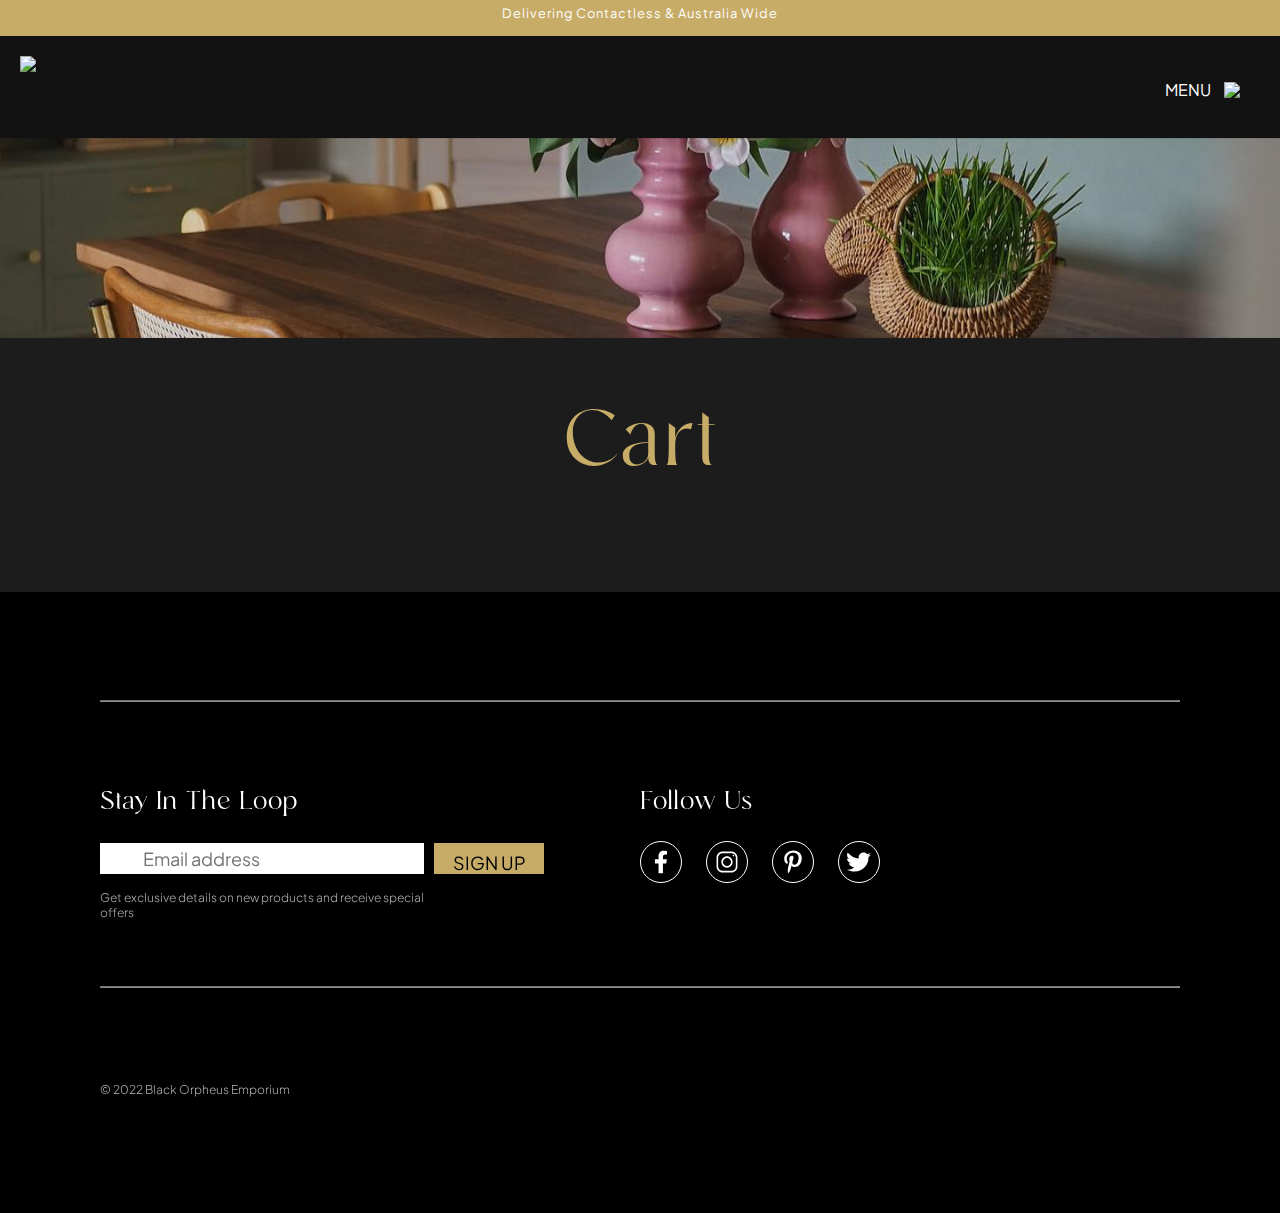
==== cart.html @ 19a9434f "product finish" ====
<!DOCTYPE html>
<html lang="en">
<head>
    <meta charset="UTF-8">
    <meta http-equiv="X-UA-Compatible" content="IE=edge">
    <!-- Important for search optimisation SEO-->
    <meta name=description content="Black Orpheus Furniture make your House a Home Designer & Leather Bags to carry the Load, Lamps to light up your Life Objects of Desire Full fill the need." >
    <meta name=author content="Rishab Kiran">
    <meta name="viewport" content="width=device-width, initial-scale=1.0">
    <title>Black Orpheus</title>
    <link rel="stylesheet" href="./styles/styles.css">
    <link rel="stylesheet" href="./styles/navbar.css">
    <link rel="stylesheet" href="./styles/footer.css">
    <link rel="stylesheet" href="./styles/cart.css">
</head>
<body>
    <div class="notice">
        <a href="">Delivering Contactless & Australia Wide</a>
    </div>
    <header id=navbar class="navbar">
        <div id="sidenav" class="sidenav">
            <a href="javascript:void(0)" class="closebtn" onclick="closeNav()">&times;</a>
            <div class="sidemenu">
                <a id=menu-furniture href="catalogue.html">Furniture</a>
                <a href="#">Homeware</a>
                <a href="#">Lighting</a>
                <a href="#">Mirrors</a>
                <a href="#">Wall Decor</a>
                <a href="#">Bags</a>
                <a href="#">Sale</a>
                <a href="#">About</a>
                <a href="#">Contact Us</a>
                <a href="#">Account</a>
            </div>
          </div>
        <div class="logo">
            <a href="index.html"> <img src="images/logo.png"></a>
        </div>
        <nav>
            <ul>
                <li><button onclick="toggleSearch()"><img src="/images/ico_menu-search.svg" alt=""></button></li>
                <li><a href=""><img src="/images/ico_menu-account.svg" alt=""></a></li>
                <li><a href=""><img src="/images/ico_menu-cart.svg"alt=""></a></li>
                <div class="menuhover">
                    <span onclick="openNav()">
                        <ai><a >MENU<alt=""></a></li> 
                        <ai><a ><img class="menuico" src="images/icons8-menu.svg"><alt=""></a></li>
                    </span>      
                </div>         
                
            </ul>
        
        </nav>

    </header>
    <div id="search" style="display:none">
        <input class="searchbox" type="text" placeholder="Search...">
        <hr class="search-underline">

    </div>
    <main>
        <div><img class="cart-bg" src="/images/cart-bg.jpg" alt=""></div>
        <span class="cart-card">
            <div class="cart-title">
                <h1 style="">Cart</h1>
                
            </div>
        
       </span>
    </main>
    <footer>
        <section class="footer">
            <hr class="divider-1">
            <section class="footer1">
                <div class="newsletter">
                    <h3>Stay In The Loop</h3>
                    <div class="signuplayout">
                        <form>
                            <img src="/images/ico-newsletter.png" alt="">
                            <input type="newsbox" placeholder="Email address" >
                        </form>
                        <span class="signupbtn" style="vertical-align: middle">SIGN UP</span>
                    </div>
                    <h4>Get exclusive details on new products and receive special offers </h4>
                </div>
                <div class="social">
                    <h3>Follow Us</h3>
                    <ul>
                        <a href=""><li><img src="/images/facebook.svg"  alt=""></li></a>
                        <a href=""><li><img src="/images/instagram.svg"  alt=""></li></a>
                        <a href=""><li><img src="/images/pinterest.svg" alt=""></li></a>
                        <a href=""><li><img src="/images/twitter.svg"  alt=""></li></a>
                    </ul>
                </div>
            </section>
            <hr class="divider-2">
            <div class="payfooter">
                <ul>
                    <li><img src="/images/ico_amex.svg" alt=""></li>
                    <li><img src="/images/ico_mastercard.svg" alt=""></li>
                    <li><img src="/images/ico_visa.svg" alt=""></li>
                    <li><img src="/images/ico_paypal.svg" alt=""></li>
                    <li><img src="/images/ico_zippay_3.svg" alt=""></li>
                </ul>
            </div>
            <h4>© 2022 Black Orpheus Emporium</h4>
        </section>

    </footer>
</body>
</html>
---- styles/styles.css ----
@import url('https://fonts.googleapis.com/css2?family=Plus+Jakarta+Sans:wght@300;400;500;600&display=swap');
@font-face {  
  font-family: "Runalto";
  src: url(/fonts/Runalto.otf) format("opentype");
}


body{
    margin: 0;
    padding: 0;
}
:root{
    background-color: rgb(28, 28, 28); 
    border: none;   
    
}

h1{
    font-family: 'Runalto', serif;
    color: #C7AC68;
    font-size: 5em;
    font-weight: 100;
}
h2{
    font-family: 'Runalto', serif;
    color: #e7e7e7;
    text-align: center;
    font-size: 3em;
    margin-bottom: 50px;
    font-weight: 100;
}
h3{
    color: white;
    font-family: 'Runalto', serif;
    font-weight: 400;
    font-size: 25px;
}

h4{
    color: rgb(174, 174, 174);
    font-family: 'Plus Jakarta Sans', sans-serif;
    font-weight: 300;
    font-size: 12px;
    max-width: 60%;
}
h5{
    font-family: 'Plus Jakarta Sans', sans-serif;
    font-weight: 300;
    color: white;
    font-size: 1em;
}
h6{
    color: rgb(223, 223, 223);
    font-family: 'Plus Jakarta Sans', sans-serif;
    font-weight: 300;
    font-size: 1.1em;

}





.parallax {
    background-image: url('/images/slide-1-home.jpg');
    min-height: 100vh;
    margin-top: -100px;
    background-attachment: fixed;
    background-position: center ;
    background-repeat: no-repeat;
    background-size: cover;
}

/* .crossfade > figure {
    animation: imageAnimation s linear infinite 0s;
    backface-visibility: hidden;
    background-position: top center;
    color: transparent;
    opacity: 0;
    top: 0px;
    z-index: 0;
    min-width: max-content;
    margin: 0;
    background-attachment: fixed;
    background-position: center ;
    background-repeat: no-repeat;
    background-size: cover;

  }

.crossfade > figure:nth-child(1) { 
    background-image: url('images/slide-1-home.jpg');
    min-height: 90vh;
     

}
.crossfade > figure:nth-child(2) {
    animation-delay: 6s;
    background-image: url('images/slide-1-home.jpg');




}

@keyframes imageAnimation {
    0% {
      animation-timing-function: ease-in;
      opacity: 0;
    }
    8% {
      animation-timing-function: ease-out;
      opacity: 1;
    }
    17% {
      opacity: 1
    }
    25% {
      opacity: 0
    }
    100% {
      opacity: 0
    }
} */

.description {
    color: #ffffff;
    margin-top: 1px;
    padding: 30px;
    font-size: 1.2em;
    text-align: center;
    font-family: 'Plus Jakarta Sans', sans-serif;
    font-weight: 300;
    min-height: 80px;
}
  
.featuredbutton{
    display: flex;
    justify-content: center;
}

.cards a{
    text-decoration: none;

}
.card button {
    display: flex;
    outline: 0;
    padding: 12px;
    color: white;
    background-color: rgb(0, 0, 0);
    border-color: rgb(255, 255, 255);
    text-align: center;
    cursor: pointer;
    width: 70%;
    font-size: 1.5em;
    justify-content: center;
    font-family: Plus Jakarta Sans;
    vertical-align: center;
    margin-bottom: 30px;
    border-style: solid;
    transition: background-color .3s;
    padding-bottom: 15px;



    
}
  
.card button:hover{
    background-color: rgb(255, 255, 255);
    color: black;
    


}
.cards {
    display: grid;
    justify-content: center;
    grid-template-columns: repeat(3, 1fr);   
    grid-auto-rows: auto;  
    grid-gap: 40px;
    margin-left: 100px;
    max-width: 100%;
    align-items: center;
    margin-right: 100px;
    filter: drop-shadow(0 0 0.75rem rgba(0, 0, 0, 0.517));
}
     
     
.card {  
    background-color: #000; 

}

.card img{
    max-height: 100%;
    object-fit: cover;
    object-position: bottom;

}




/* confirmation page */

.confirmation-bg{
    width: 110%;
    margin-top: -600px;
    max-height: 140vh;
    object-position: center;
    object-fit: cover;
    overflow-x: hidden;
}

.confirmationwidth{
    width: 100%;
    overflow-x: hidden;

}
.confirmtext{
    text-align: center;
    margin-top: -250px;
    width: 85%;
    background-color: #141414;
    z-index: 10;
    height: 70vh;
    vertical-align: top;
}

.confirmcard{
    display:flex;
    justify-content: center;
    align-items: center;
    width: 100%;
    margin-bottom: -100px;
}

.continue-shopping{
    font-family: 'Plus Jakarta Sans', sans-serif;
    font-weight: 300;
    color: #C7AC68;
    text-decoration: none;
    font-size: 0.7em;
    text-align: center;
    justify-content: center;
    transition: color .3s;

}
.continue-shopping:hover{
    color: #ffffff;
}
---- styles/navbar.css ----
@import url('https://fonts.googleapis.com/css2?family=Plus+Jakarta+Sans:wght@300;400;500;600&display=swap');


/* notice anouncement banner */
.notice{
  display: inline-block;
  vertical-align: middle;
  background-color: rgb(199,172,104);
  width: 100%;  
  position: sticky;
  top: 0%;
  z-index: 200;
  height: 4vh;
  font-family: 'Plus Jakarta Sans', sans-serif;
  font-weight: 400;
  text-align: center;
  color: #f1f1f1;
  
  

}


.notice a{
  color: #ffffff;
  text-decoration: none;
  font-size: 0.8em;
  letter-spacing: 1px;
  line-height: 20px;
  vertical-align: baseline;

  


}


header{
    position: sticky;
    margin-top: 500px;
    top: 4vh; 
    z-index: 100;
    width: device-width;
    background-color: rgb(18, 18, 18);
    border: none;

}

.sidenav {
    height: 100vh; 
    width: 0; /* width determined by the JavaScript */
    position: fixed;
    z-index: 300; 
    top: 2.1vh; 
    right:0;
    background-color: rgb(17, 17, 17); 
    overflow-x: hidden; /* stops horizontal scrolling */
    padding-top: -50px; 
    transition: 0.5s; /* animation transition time */
}
  
  /* The navigation menu links */
.sidenav a {
    font-family: 'Plus Jakarta Sans', sans-serif;
    font-weight: 500;
    padding: 8px 8px 30px 50px; 
    text-decoration: none;
    font-size: 1.3em;
    color: #818181;
    display: block;
    transition: 0.3s;
}

.sidemenu{
  margin: 60px;
  margin-left: 20px;
  margin-bottom: 200px;
  z-index: 500;
}
  /* hoave navigation links change colour */
.sidenav a:hover {
  color: #f1f1f1;
}
  
  /* side navigation close button */
  .sidenav .closebtn {
    z-index: 200;
    position: sticky;
    top: 4vh;
    margin-left: 287px;
    font-size: 36px;
    font-weight: 100;
  }
  
  /* Style page content - use this if you want to push the page content to the right when you open the side navigation */
  #main {
    transition: margin-left .5s;
    padding: 20px;
  }
  
  /* On smaller screens, where height is less than 450px, change the style of the sidenav (less padding and a smaller font size) */
  @media screen and (max-height: 450px) {
    .sidenav {padding-top: 15px;}
    .sidenav a {font-size: 18px;}
  }

.navbar{
    width: max-width;
    margin: auto;
    padding-left: 25px;
    padding-right: 25px;
    display: flex;
    align-items: right;
    padding: 20px;
    
    
}

nav{
    flex: 1;
    text-align: right;
    font-family: 'Plus Jakarta Sans', sans-serif;
    font-weight: 400;
}
 
.logo img{
    width: 300px;
    justify-content: left;
    cursor: pointer;
    
}



   
nav ul {
    display: inline-block;
    list-style-type: none;
    padding-top: 5px;
}


.menuico{
    cursor: pointer;
    display: inline-block;
}


nav ul span ai{
    display: inline-block;
    margin-left: 10px;
    margin-right: 10px;
    display: inline-block;
    vertical-align: middle;
    
}


nav ul li{
    display: inline-block;
    margin-left: 30px;
    margin-right: 30px;
    vertical-align: middle;
    
}

nav ul li:hover:not(#cart-count,.cart-badge){
  filter: invert(18%) sepia(600%) saturate(200%) hue-rotate(330deg) brightness(80%) contrast(100%);
}

nav ul span a{
    text-decoration: none;
    color: white;
    cursor: pointer;

}

nav ul li button{
  background-color: #81818100;
  cursor: pointer;
  border: none;
}

.menuhover{
  display: inline-block;
  margin-left: 10px;
  display: inline-block;
  vertical-align: middle;
}
.menuhover:hover{
  filter: invert(18%) sepia(600%) saturate(200%) hue-rotate(330deg) brightness(80%) contrast(100%);
  cursor: pointer;
 
}


#search{
  position: sticky;
  top: 19.6vh;
  width: 100%;
  height: 80px;
  z-index: 20;
  background-color: #0000000a;
  backdrop-filter: blur(20px);
  transition: 0.5s;
}

.searchbox{
  display: flex;
  margin: auto;
  font-family: 'Plus Jakarta Sans', sans-serif;
  font-weight: 400;
  color: white;
  font-size: 2em;
  border: none;
  background-color: transparent;
  text-align: center;
  width: 80%;
  height: 100%;
  vertical-align: middle;
  transition: 0.5s;
  z-index: 20;

  

}

.searchbox:focus{
  outline: none;
}

.search-underline{
  border-top: 0.1px solid rgb(60, 60, 60);
  width: 80%;
  opacity: 60%;
  margin-top: -10px;
  justify-content: center;
  vertical-align: middle;
  z-index: 21;

  
}

#cart-count{
  font-size: 0.6em;
  color: rgb(0, 0, 0);
  vertical-align: top;
  text-align: center;
  font-family: 'Plus Jakarta Sans', sans-serif;
  font-weight: 600;
  margin-left: -10px;
  margin-top: -20px;

}

.cart-badge{
  padding-left: 4px;
  padding-right: 4px;
  border-radius: 100%;
  background-color: rgb(199,172,104);
}




@media only screen and (min-width: 1270px) {
  .notice a{
    color: #ffffff;
    text-decoration: none;
    font-size: 0.8em;
    letter-spacing: 1px;
    padding-top: 7px;
    vertical-align: middle;
  
  
  }

}

@media only screen and (min-width: 1800px) {
  .notice a{
    color: #ffffff;
    text-decoration: none;
    font-size: 1.1em;
    letter-spacing: 1px;
    line-height: 35px;
    vertical-align: middle;

  }

}
---- styles/footer.css ----
@import url('https://fonts.googleapis.com/css2?family=Plus+Jakarta+Sans:wght@300;400;500;600&display=swap');

h3{
    color: white;
    font-family: 'Runalto', sans-serif;
    font-weight: 400;
    font-size: 25px;
}

h4{
    color: rgb(174, 174, 174);
    font-family: 'Plus Jakarta Sans', sans-serif;
    font-weight: 300;
    font-size: 12px;
    max-width: 60%;
}

.footer1{
    display: grid;
    grid-template-columns: 1fr 1fr; 
    grid-auto-rows: auto;  

}

footer{
    background-color: #000;
    height: max-content;
    padding: 100px;
    margin-top: 100px;
}

hr.divider-1{
    border-top: 0.1px solid #bbb;
    margin-bottom: 60px;
    opacity: 60%;
}

hr.divider-2{
    border-top: 0.1px solid #bbb;
    margin-bottom: 60px;
    margin-top: 50px;
    opacity: 60%;
}
  


form{
    display: flex;
    background-color: white;
    width: 100%;
   
}
form input{
    border: 0;
    border-radius: 0;
    border-width: 0;
    font-family: 'Plus Jakarta Sans', sans-serif;
    font-weight: 400;
    font-size: 18px;
    padding: 3px;
    vertical-align: middle;
    width: 100%;
    padding-right: 10px;


}
form input:focus{
    outline: none;
}

form img{
    width: 30px;
    vertical-align: middle;
    filter: opacity(50%);
    padding: 5px;
    padding-left: 10px;
    padding-right: 5px;
}

.signuplayout{
    display: grid;
    grid-template-columns: 2.7fr 1fr;
    width: max-content;
    
}

.signupbtn{
    color: rgb(0, 0, 0);
    width: 110px;
    font-size: 18px;
    background-color: rgb(199,172,104);
    margin-left: 10px;
    text-align: center;
    font-family: 'Plus Jakarta Sans', sans-serif;
    font-weight: 400;
    padding-top: 8px;
    cursor: pointer;
    transition: background-color .3s;



}
.signupbtn:hover{
    background-color: white;

}

.payfooter ul li{
    display: inline;
    padding-right: 5px;
}

.payfooter{
    margin-left: -40px;
}

.social ul li{
    margin-top: -2.5px;
    display: inline-flex;
    border: 0;
    border-radius: 100%;
    border-width: 1px;
    border-color: white;
    border-style: solid;
    vertical-align: middle;
    transition: background-color .3s;

    
}
.social ul li:hover{
    margin-top: -2.5px;
    display: inline-flex;
    border: 0;
    border-radius: 100%;
    border-width: 1px;
    border-color: white;
    border-style: solid;
    vertical-align: middle;
    background-color: rgb(255, 255, 255);
    border-radius: 100%;
}


.social ul a{
    margin-right: 20px;
}

.social ul li img{
    width: 30px;
    padding: 5px; 
    transition: background-color .3s;

}

.social ul a li img:hover{
    filter: invert(100%);
}
.social ul{
    margin-left: -40px;
}
---- styles/cart.css ----
.cart-bg{
    position: sticky;
    top: 20px; 
    z-index: -1;
    width: 100%;
    object-fit: cover;
    height: 200px;
    
}

.cart-title{
    text-align: center;


}
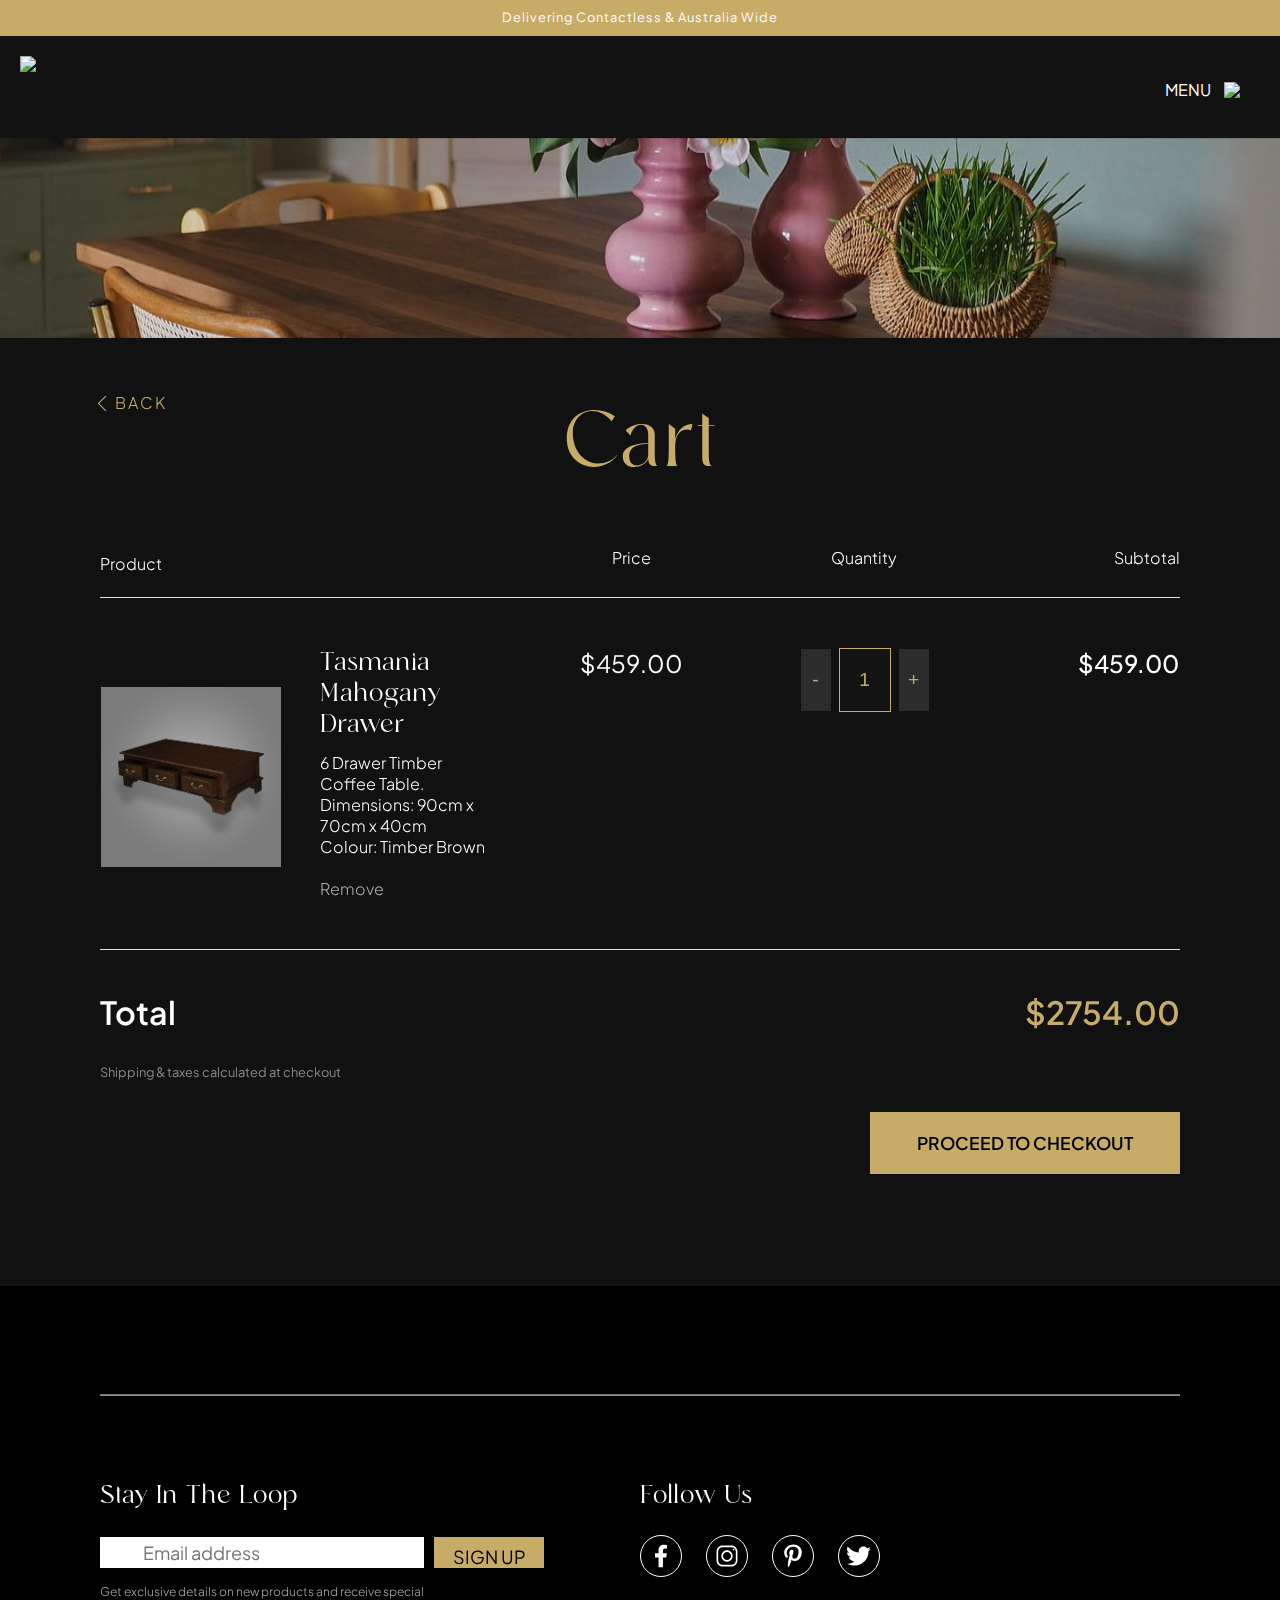
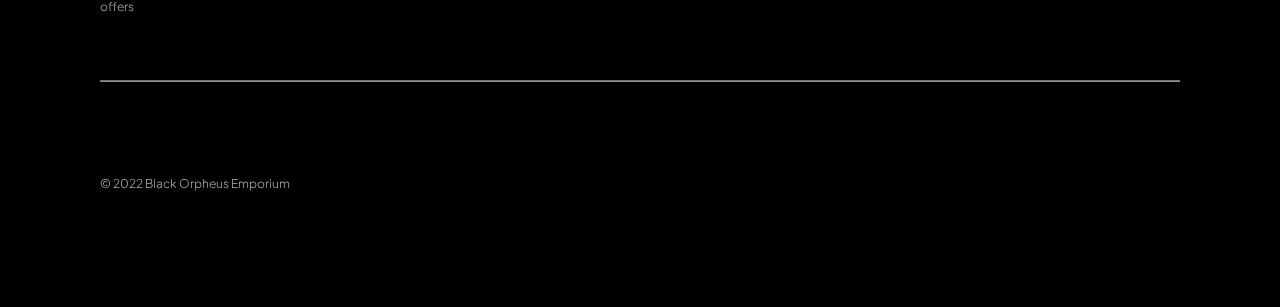
==== commit 8c67be85: "responsive design" ====
--- a/cart.html
+++ b/cart.html
@@ -60,13 +60,66 @@
     </div>
     <main>
         <div><img class="cart-bg" src="/images/cart-bg.jpg" alt=""></div>
+        
+        <div class="back-span" style="padding: 0 0 0 100px;margin-top:50px;">
+
+            <i class="back left"></i>
+            <a  href="product.html" class="back-text" >BACK</a>
+        </div>
         <span class="cart-card">
             <div class="cart-title">
                 <h1 style="">Cart</h1>
                 
             </div>
         
-       </span>
+        </span>
+        
+        <section id="cart" class="cart-wrap">
+            <table width="100%">
+                <thead>
+                    <tr>
+                         <td>Product</td>
+                         <td></td>
+                         <td>Price</td>
+                         <td>Quantity</td>
+                         <td style="text-align: right;">Subtotal</td>
+                    </tr>
+                </thead>
+                <tbody>
+                    <tr>
+                        <td><img src="/images/product-photograph-4.png" alt=""></td>
+                        <td>
+                            <h3 style="margin-bottom: -10px; margin-top: 0px;">Tasmania Mahogany Drawer</h3>
+                            <br>6 Drawer Timber Coffee Table.
+                            <br>Dimensions: 90cm x 70cm x 40cm
+                            <br>Colour: Timber Brown <br><br>
+                            <a class=remove href="">Remove</a>
+                        </td>
+                        <td style="font-size: 1.5em;font-weight: 400;">$459.00</td>
+                        <td>
+                            <button onclick="dec('amount')">-</button>
+                            <input name="amount" type="number" value="1">
+                            <button onclick="inc('amount')">+</button> 
+                        </td>
+                        <td style="font-size: 1.5em;font-weight: 500;">$459.00</td>
+                    </tr>
+                </tbody>
+            </table>
+        </section>
+        <div class="total">
+            <div class="total-left">
+                <p class="total-title">Total</p>
+                <p class="total-caption">Shipping & taxes calculated at checkout</p>
+            </div>
+            <div class="total-right">
+                <p class="total-price">$2754.00</p>
+                <div class="cart-button">
+                    <a href="#" class="cart-checkout">PROCEED TO CHECKOUT</a>
+                </div>
+            </div>
+
+        </div>
+        
     </main>
     <footer>
         <section class="footer">
@@ -107,5 +160,6 @@
         </section>
 
     </footer>
+<script src="/scripts/cart.js"></script>
 </body>
 </html>
--- a/styles/styles.css
+++ b/styles/styles.css
@@ -71,57 +71,7 @@
     background-size: cover;
 }
 
-/* .crossfade > figure {
-    animation: imageAnimation s linear infinite 0s;
-    backface-visibility: hidden;
-    background-position: top center;
-    color: transparent;
-    opacity: 0;
-    top: 0px;
-    z-index: 0;
-    min-width: max-content;
-    margin: 0;
-    background-attachment: fixed;
-    background-position: center ;
-    background-repeat: no-repeat;
-    background-size: cover;
-
-  }
-
-.crossfade > figure:nth-child(1) { 
-    background-image: url('images/slide-1-home.jpg');
-    min-height: 90vh;
-     
-
-}
-.crossfade > figure:nth-child(2) {
-    animation-delay: 6s;
-    background-image: url('images/slide-1-home.jpg');
-
-
-
-
-}
-
-@keyframes imageAnimation {
-    0% {
-      animation-timing-function: ease-in;
-      opacity: 0;
-    }
-    8% {
-      animation-timing-function: ease-out;
-      opacity: 1;
-    }
-    17% {
-      opacity: 1
-    }
-    25% {
-      opacity: 0
-    }
-    100% {
-      opacity: 0
-    }
-} */
+
 
 .description {
     color: #ffffff;
@@ -252,3 +202,43 @@
     color: #ffffff;
 }
 
+.left {
+    transform: rotate(135deg);
+    -webkit-transform: rotate(135deg);
+  }
+
+.back-text{
+    vertical-align: bottom;
+    align-items: center;
+    font-family: 'Plus Jakarta Sans', sans-serif;
+    font-weight: 300;
+    text-decoration: none;
+    color: #C7AC68;
+    letter-spacing: 2px;
+}
+
+.back-span{
+    margin-top: 20px;
+    margin-bottom: -10px;
+}
+
+.back {
+    border: solid #C7AC68;
+    border-width: 0 1px 1px 0;
+    display: inline-block;
+    padding: 5px;
+    
+  }
+
+.back:hover ,.back-text:hover{
+    border-color: white;
+    color: white;
+
+}
+
+
+
+
+@media screen (max-width: 991px){
+    
+}--- a/styles/navbar.css
+++ b/styles/navbar.css
@@ -5,7 +5,7 @@
 .notice{
   display: inline-block;
   vertical-align: middle;
-  background-color: rgb(199,172,104);
+  background-color: #c7ac68;
   width: 100%;  
   position: sticky;
   top: 0%;
@@ -263,7 +263,20 @@
 
 
 
-@media only screen and (min-width: 1270px) {
+@media screen and (max-width: 2000px){
+  .notice a{
+    color: #ffffff;
+    text-decoration: none;
+    font-size: 1em;
+    letter-spacing: 1px;
+    line-height: 35px;
+    vertical-align: middle;
+
+  }
+
+}
+
+@media screen and (max-width: 1300px){
   .notice a{
     color: #ffffff;
     text-decoration: none;
@@ -277,17 +290,6 @@
 
 }
 
-@media only screen and (min-width: 1800px) {
-  .notice a{
-    color: #ffffff;
-    text-decoration: none;
-    font-size: 1.1em;
-    letter-spacing: 1px;
-    line-height: 35px;
-    vertical-align: middle;
-
-  }
-
-}
-
-
+
+
+
--- a/styles/cart.css
+++ b/styles/cart.css
@@ -1,3 +1,7 @@
+:root{
+    background-color: #111111;
+}
+
 .cart-bg{
     position: sticky;
     top: 20px; 
@@ -10,6 +14,210 @@
 
 .cart-title{
     text-align: center;
-
-
+    margin-top: -70px;
+    margin-bottom: -50px;
+}
+
+.cart-wrap{
+    padding-left: 100px;
+    padding-right: 100px;
+    font-family: 'Plus Jakarta Sans', sans-serif;
+    font-weight: 300;
+    font-size: 1em;
+}
+
+#cart table{
+    width: 100%;
+    border-collapse: collapse;
+    table-layout: fixed;
+    white-space: nowrap:
+
+}
+#cart table img{
+    width: 180px;
+
+}
+
+#cart table td:nth-child(1) {
+    width: 170px;
+    text-align: left;
+    padding-top: 50px;
+
+
+}
+
+#cart table td:nth-child(2){
+    width: 100%;
+    text-align: left;
+    vertical-align: top;
+    padding: 50px;
+
+}
+#cart table td:nth-child(3){
+    width: 100%;
+    text-align: center;
+    vertical-align: top;
+    padding-top: 50px;
+
+}
+
+#cart table thead td:nth-child(4){
+    width: 100%;
+    padding-right: 90px;
+    text-align: right;
+    vertical-align: top;
+    padding-top: 50px;
+}
+
+#cart table td:nth-child(4){
+    width: 100%;
+    text-align: right;
+    vertical-align: top;
+    padding-top: 50px;
+}
+
+
+
+#cart table td:nth-child(4) input{
+    width: 40px;
+    padding: 20px 5px 20px 5px;
+    border-radius: 0 ;
+    border: 1px solid #c7ac68;;
+    background-color: rgb(19, 19, 19);
+    color: #c7ac68;
+    font-size: 1.2em;
+    text-align: center;
+}
+
+#cart table td:nth-child(4) button{
+    width: 30px;
+    justify-content: center;
+    padding: 20px 5px 20px 5px;
+    margin-left: 5px;
+    margin-right: 5px;
+    border: none;
+    border-radius: 0 ;
+    background-color: #2C2C2C;
+    color: #c7ac68;
+    font-size: 1.2em;
+}
+#cart table td:nth-child(4) button:hover{
+    
+    background-color: rgb(19, 19, 19);
+    color: #c7ac68;
+    font-size: 1.2em;
+}
+
+
+#cart table td:nth-child(4) input:focus{
+    outline: none;
+}
+#cart table td:nth-child(4) input[type=number]::-webkit-inner-spin-button {
+    -webkit-appearance: none;
+  }
+
+
+#cart table td:nth-child(5){
+    width: 100%;
+    text-align: right;
+    padding-top: 50px;
+    vertical-align: top;
+
+}
+
+#cart table thead{
+    border: 1px solid #dfdfdf;
+    border-left: none;
+    border-right: none;
+    border-top: none;
+}
+
+#cart table thead td{
+    color: white;
+    font-weight:300;
+    font-size:1em;
+    padding:18px 0;
+}
+
+#cart table tbody tr td{
+    padding-bottom: 40px;
+    border-bottom: 1px solid #dfdfdf;
+    color: white;
+    font-weight:300;
+    font-size: 1em;
+}
+
+#cart table tbody tr td:nth-child(4){
+    padding-right: 53px;
+    
+}
+
+.remove{
+    text-decoration: none;
+    font-family: 'Plus Jakarta Sans', sans-serif;
+    font-weight: 300;
+    font-size: 1em;
+    color: #adadad;
+    margin-top: 90px;
+    
+}
+
+.total{
+    display: grid;
+    padding-left: 100px;
+    padding-right: 100px;
+    grid-template-columns: 1fr 1fr;
+    padding-top: 10px;
+}
+
+.cart-button{
+    display: flex;
+    justify-content: right;
+
+}
+.cart-checkout{
+    display: flex;
+    justify-content: center;
+    width: 50%;
+    color: rgb(0, 0, 0);
+    font-size: 1.1em;
+    background-color: #C7AC68;
+    text-align: center;
+    font-family: 'Plus Jakarta Sans', sans-serif;
+    font-weight: 600;
+    cursor: pointer;
+    text-decoration: none;
+    padding: 20px;
+    margin-bottom: 12px;
+    transition: background-color .3s;
+
+}
+
+.cart-checkout:hover{
+    color: rgb(0, 0, 0);
+    background-color: #ffffff;
+
+}
+
+.total-title{
+    font-family: 'Plus Jakarta Sans', sans-serif;
+    font-weight: 600;
+    font-size: 2em;
+    color: #ffffff;
+}
+
+.total-caption{
+    font-family: 'Plus Jakarta Sans', sans-serif;
+    font-weight: 400;
+    font-size: 0.8em;
+    color: rgb(138, 138, 138);
+}
+.total-price{
+    display: flex;
+    justify-content: right;
+    font-family: 'Plus Jakarta Sans', sans-serif;
+    font-weight: 600;
+    font-size: 2em;
+    color: #C7AC68;;
+    margin-bottom: 80px;
 }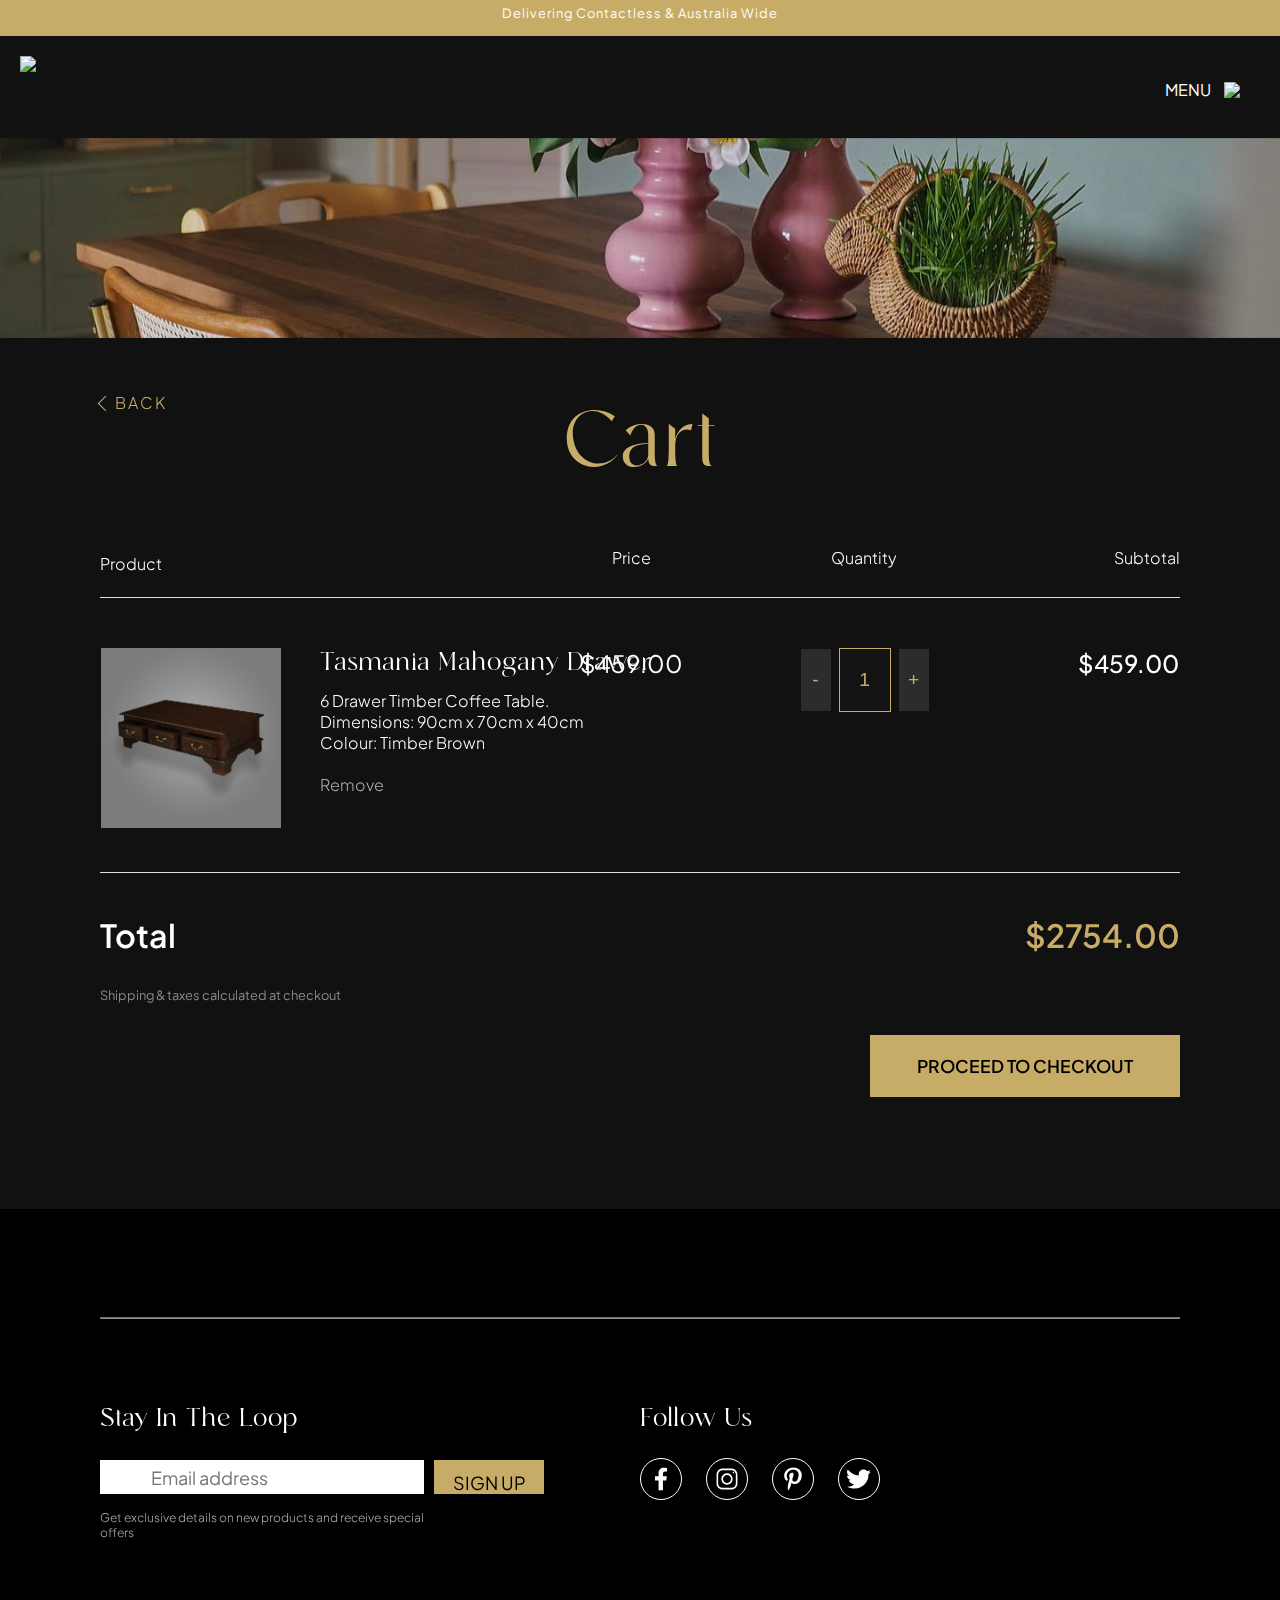
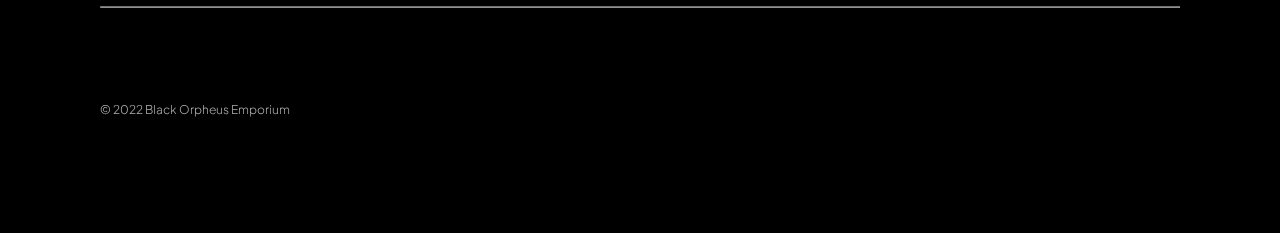
==== commit c897b594: "responsiveness 2" ====
--- a/cart.html
+++ b/cart.html
@@ -68,7 +68,7 @@
         </div>
         <span class="cart-card">
             <div class="cart-title">
-                <h1 style="">Cart</h1>
+                <h1 style="text-align: center;">Cart</h1>
                 
             </div>
         
--- a/styles/styles.css
+++ b/styles/styles.css
@@ -98,7 +98,7 @@
     outline: 0;
     padding: 12px;
     color: white;
-    background-color: rgb(0, 0, 0);
+    background-color: rgba(0, 0, 0, 0);
     border-color: rgb(255, 255, 255);
     text-align: center;
     cursor: pointer;
@@ -139,7 +139,7 @@
      
      
 .card {  
-    background-color: #000; 
+    background-color: #141414
 
 }
 
@@ -239,6 +239,146 @@
 
 
 
-@media screen (max-width: 991px){
-    
+@media screen and (max-width: 2000px){
+
+}
+  
+@media screen and (max-width: 1300px){
+   
+}
+  
+@media screen and (max-width: 1100px){
+    .description {
+ 
+        font-size: 1.1em;
+     
+        min-height: 110px;
+    }
+    .card button {
+
+        width: 70%;
+        font-size: 1.1em;
+        
+    }
+}
+  
+@media screen and (max-width: 1000px){
+    .description {
+ 
+        font-size: 1.1em;
+     
+        min-height: 110px;
+    }
+    .card button {
+
+        width: 70%;
+        font-size: 1.1em;
+        
+    }
+    .cards {
+        display: grid;
+        justify-content: center;
+        grid-gap: 40px;
+        padding-left: 50px;
+        padding-right: 50px;
+
+        margin: 0;
+
+
+    }
+}
+  
+
+  
+
+
+  
+@media screen and (max-width: 767px){
+
+    .cards {
+        display: grid;
+        justify-content: center;
+        grid-template-columns: repeat(1, 1fr);   
+        grid-auto-rows: auto;  
+        
+    }
+    .description {
+        padding-left: 40px;
+        padding-right: 40px;
+        font-size: 1.8em;
+     
+        min-height: 110px;
+    }
+    .card button {
+
+        width: 70%;
+        font-size: 3em; 
+    }  
+         
+}
+  
+@media screen and (max-width: 580px){
+    .cards {
+        display: grid;
+        justify-content: center;
+        grid-gap: 40px;
+        padding-left: 40px;
+        padding-right: 40px;
+
+        margin: 0;
+
+        grid-template-columns: repeat(1, 1fr);   
+        grid-auto-rows: auto;  
+
+    }
+    h2{
+        padding-top: 20px;
+        font-size: 2em;
+    }
+    .description {
+        padding-left: 40px;
+        padding-right: 40px;
+        font-size: 1.5em;
+     
+        min-height: 110px;
+    }
+    .card button {
+
+        width: 70%;
+        font-size: 1.9em; 
+    }  
+
+}
+
+@media screen and (max-width: 420px){
+    .cards {
+        display: grid;
+        justify-content: center;
+        grid-gap: 50px;
+        padding-left: 40px;
+        padding-right: 40px;
+
+        margin: 0;
+
+        grid-template-columns: repeat(1, 1fr);   
+        grid-auto-rows: auto;  
+
+    }
+    h2{
+        padding-top: 20px;
+        font-size: 1.8em;
+    }
+    .description {
+        padding-left: 40px;
+        padding-right: 40px;
+        font-size: 1.1em;
+     
+        min-height: 100px;
+    }
+    .card button {
+
+        width: 80%;
+        font-size: 1.9em; 
+    }  
+
 }--- a/styles/navbar.css
+++ b/styles/navbar.css
@@ -59,6 +59,18 @@
     transition: 0.5s; /* animation transition time */
 }
   
+
+.cartslide {
+  height: 0; 
+  width: 100%; /* width determined by the JavaScript */
+  position: fixed;
+  z-index: 300; 
+  bottom: 0;
+  background-color: rgb(17, 17, 17); 
+  overflow-x: hidden; /* stops horizontal scrolling */
+  padding-top: -50px; 
+  transition: 0.5s; /* animation transition time */
+}
   /* The navigation menu links */
 .sidenav a {
     font-family: 'Plus Jakarta Sans', sans-serif;
@@ -70,6 +82,16 @@
     display: block;
     transition: 0.3s;
 }
+.cartslide a {
+    font-family: 'Plus Jakarta Sans', sans-serif;
+    font-weight: 500;
+    padding: 8px 8px 30px 50px; 
+    text-decoration: none;
+    font-size: 1.3em;
+    color: #818181;
+    display: block;
+    transition: 0.3s;
+}
 
 .sidemenu{
   margin: 60px;
@@ -77,6 +99,12 @@
   margin-bottom: 200px;
   z-index: 500;
 }
+.cartmenu{
+  margin: 60px;
+  margin-left: 20px;
+  margin-bottom: 200px;
+  z-index: 500;
+}
   /* hoave navigation links change colour */
 .sidenav a:hover {
   color: #f1f1f1;
@@ -84,6 +112,14 @@
   
   /* side navigation close button */
   .sidenav .closebtn {
+    z-index: 200;
+    position: sticky;
+    top: 4vh;
+    margin-left: 287px;
+    font-size: 36px;
+    font-weight: 100;
+  }
+  .cartslide .closebtn {
     z-index: 200;
     position: sticky;
     top: 4vh;
@@ -150,7 +186,6 @@
     display: inline-block;
     margin-left: 10px;
     margin-right: 10px;
-    display: inline-block;
     vertical-align: middle;
     
 }
@@ -260,9 +295,76 @@
   background-color: rgb(199,172,104);
 }
 
-
-
-
+.cart-footer{
+  right: 100;
+  justify-content: right;
+  z-index: 500;
+
+
+}
+
+.cart-section{
+  display: grid;
+  grid-template-columns: 1fr 1fr;
+  background-color:#212121;
+  position: sticky;
+  top: 90vh;
+  margin-top: -50px;
+  z-index: 1000;
+  padding: 20px 20px 20px 20px;
+  
+
+}
+
+.cart-number{
+  display: inline;
+  vertical-align: middle;
+  font-family: 'Plus Jakarta Sans', sans-serif;
+  font-weight: 600;
+  font-size: 1em;
+  color: #C7AC68;
+  margin-left: 10px;
+  padding: 18px 24px 18px 24px;
+  border: solid 1px white;
+}
+.cart-section img{
+  width: 30px;
+  z-index: 1000;
+  vertical-align: middle;
+  padding: 14px;
+  border: solid 1px white;
+}
+.cart-panel{
+  background-color:#212121;
+  vertical-align: middle;
+  justify-content: right;
+  color: rgb(0, 0, 0);
+  font-size: 1.1em;
+  border: 2px solid #C7AC68;;
+  background-color: #1b1b1b;
+  text-align: center;
+  z-index: 1000;
+
+  cursor: pointer;
+
+  padding: 0px;
+  margin-bottom: 12px;
+
+}
+
+.cart-panel a p{
+  z-index: 500;
+
+  text-decoration: none;
+  font-family: 'Plus Jakarta Sans', sans-serif;
+  font-weight: 600;
+  color: #C7AC68;;
+  letter-spacing: 2px;
+
+}
+
+
+  
 @media screen and (max-width: 2000px){
   .notice a{
     color: #ffffff;
@@ -271,9 +373,21 @@
     letter-spacing: 1px;
     line-height: 35px;
     vertical-align: middle;
-
-  }
-
+    
+
+  }
+  .cart-section{
+    display: none;
+  }
+  .cart-footer{
+    display: none;
+
+  }
+  #search{
+    position: sticky;
+    top: 15vh;
+    margin-top: -80px;
+  }
 }
 
 @media screen and (max-width: 1300px){
@@ -282,14 +396,171 @@
     text-decoration: none;
     font-size: 0.8em;
     letter-spacing: 1px;
-    padding-top: 7px;
-    vertical-align: middle;
-  
-  
-  }
-
-}
-
-
-
-
+    margin-top: -5px;
+    padding-top: 0px;
+    vertical-align: middle;
+      line-height: 20px;
+
+  }
+  #search{
+    position: sticky;
+    top: 19.6vh;
+    margin-top: -80px;
+  }
+
+}
+
+
+
+
+
+@media screen and (max-width: 767px){
+  .notice, nav ul li:nth-child(3), .menu:nth-child(1){
+    display: none;
+  }
+  .logo img{
+    width: 300px;
+
+  }
+  #search{
+    position: sticky;
+    top: 12.5vh;
+    margin-top: -80px;
+  }
+
+  
+  nav ul li{
+    margin-left: 20px;
+    margin-right: 20px;;
+
+      
+  }
+  
+  nav ul span ai{
+    display: inline-block;
+    margin-left: 0px;
+    margin-right: 10px;
+    vertical-align: middle;
+
+  }
+  header{
+    position: sticky;
+    top: 0vh; 
+    z-index: 100;
+    background-color: rgb(18, 18, 18);
+  }
+  .sidenav {
+    height: 100vh; 
+    width: 0; /* width determined by the JavaScript */
+    position: fixed;
+    z-index: 300; 
+    top: 0; 
+    right:0;
+    background-color: rgb(17, 17, 17); 
+    overflow-x: hidden; /* stops horizontal scrolling */
+    padding-top: -50px; 
+    transition: 0.5s; /* animation transition time */
+}
+  
+  .sidenav .closebtn {
+    z-index: 200;
+    position: sticky;
+    top: 1.7vh;
+    margin-left: 287px;
+    font-size: 36px;
+    font-weight: 100;
+  }
+
+  .cart-footer{
+    display: inline;
+
+  }
+  .cart-section{
+    display: grid;
+  }
+  
+ 
+}
+
+
+
+@media screen and (max-width: 579px){
+  .logo img{
+    margin-top: 5px;
+    width: 250px;
+    vertical-align: middle;
+
+  }
+
+  
+  nav ul li{
+    margin-left: 10px;
+    margin-right: 5px;;
+      
+  }
+
+  nav ul span ai{
+    margin-right: 10px;
+  }
+  header{
+    position: sticky;
+    top: 0vh; 
+    z-index: 100;
+    background-color: rgb(18, 18, 18);
+  }
+  
+  }
+
+
+@media screen and (max-width: 465px){
+  #search{
+    position: sticky;
+    top: 12vh;
+    margin-top: -100px;
+  }
+  nav ul li{
+    margin-left: 10px;
+    margin-right: 0px;
+      
+  }
+  nav ul span ai{
+    margin-right: 5px;
+  }
+  .logo img{
+    margin-top: 10px;
+    margin-left: -5px;
+    width: 220px;
+    vertical-align: middle;
+  }
+}
+
+@media screen and (max-width: 420px){
+
+  .cart-section{
+  
+    top: 88vh;
+
+  }
+  #search{
+    position: sticky;
+    top: 12vh;
+    margin-top: -80px;
+  }
+
+  nav ul li{
+    margin-left: 10px;
+    margin-right: 0px;
+      
+  }
+  nav ul span ai{
+    margin-right: 5px;
+
+  }
+  .logo img{
+    margin-right: -50px;
+    margin-top: 10px;
+    margin-left: -5px;
+    width: 200px;
+    vertical-align: middle;
+  }
+}
--- a/styles/footer.css
+++ b/styles/footer.css
@@ -69,7 +69,7 @@
 }
 
 form img{
-    width: 30px;
+    width: 40px;
     vertical-align: middle;
     filter: opacity(50%);
     padding: 5px;
@@ -93,7 +93,8 @@
     text-align: center;
     font-family: 'Plus Jakarta Sans', sans-serif;
     font-weight: 400;
-    padding-top: 8px;
+    padding-top: 11px;
+    vertical-align: middle;
     cursor: pointer;
     transition: background-color .3s;
 
@@ -157,4 +158,54 @@
 }
 .social ul{
     margin-left: -40px;
+}
+
+
+@media screen and (max-width: 2000px){
+
+}
+  
+@media screen and (max-width: 1300px){
+    
+}
+  
+
+@media screen and (max-width: 1111px){
+
+    .signuplayout{
+        display: grid;
+        grid-template-columns: 2fr 1fr;
+        width: max-content;
+        
+        
+    }
+    .footer1{
+        display: grid;
+        grid-template-columns: 1fr; 
+        grid-auto-rows: auto;  
+    
+    }
+}
+
+  
+  
+@media screen and (max-width: 909px){
+
+    
+  
+
+    @media screen and (max-width: 579px){
+
+        .signuplayout{
+            display: grid;
+            grid-template-columns: 3fr 1fr;
+            width: 100%;
+            
+        }
+        footer{
+      
+            padding: 40px;
+            margin-top: 100px;
+        }
+    }
 }--- a/styles/cart.css
+++ b/styles/cart.css
@@ -30,7 +30,7 @@
     width: 100%;
     border-collapse: collapse;
     table-layout: fixed;
-    white-space: nowrap:
+    white-space: nowrap;
 
 }
 #cart table img{
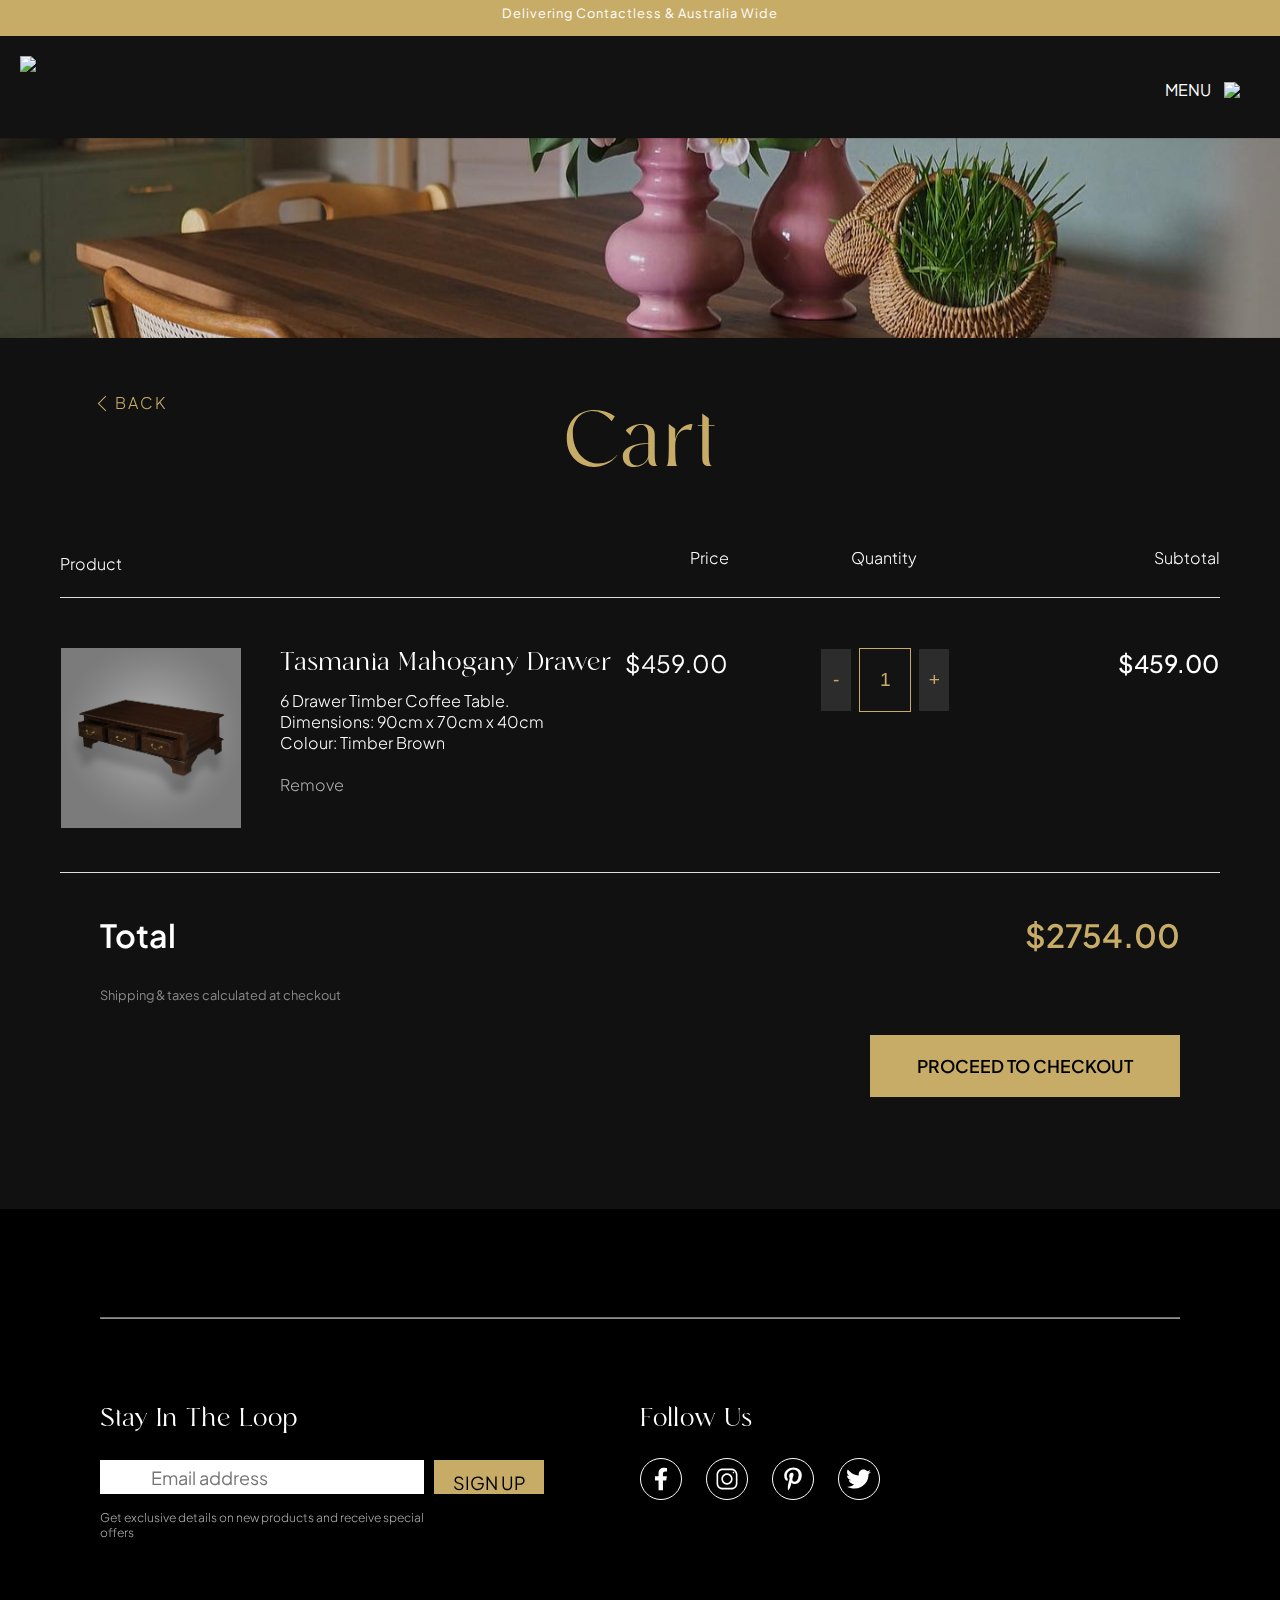
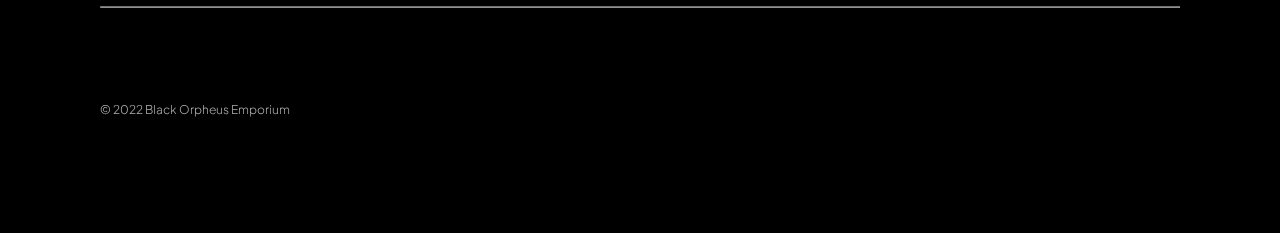
==== commit eb88aac3: "test" ====
--- a/cart.html
+++ b/cart.html
@@ -161,5 +161,7 @@
 
     </footer>
 <script src="/scripts/cart.js"></script>
+<script src="/scripts/navbar.js"></script>
+
 </body>
 </html>
--- a/styles/styles.css
+++ b/styles/styles.css
@@ -240,11 +240,42 @@
 
 
 @media screen and (max-width: 2000px){
-
+        .confirmation-bg{
+            width: 110%;
+            margin-top: -600px;
+            max-height: 140vh;
+            object-position: center;
+            object-fit: cover;
+            overflow-x: hidden;
+        }
+    
+        .confirmtext{
+            margin-top: -600px;
+            padding-left: 20px;
+            padding-right: 30px;
+          
+        }
+    
 }
   
 @media screen and (max-width: 1300px){
-   
+    .confirmation-bg{
+        width: 110%;
+        margin-top: -600px;
+        max-height: 140vh;
+        object-position: center;
+        object-fit: cover;
+        overflow-x: hidden;
+    }
+    .confirmtext{
+        text-align: center;
+        margin-top: -250px;
+        width: 85%;
+        background-color: #141414;
+        z-index: 10;
+        height: 70vh;
+        vertical-align: top;
+    }
 }
   
 @media screen and (max-width: 1100px){
@@ -294,6 +325,22 @@
 
   
 @media screen and (max-width: 767px){
+    .confirmation-bg{
+        width: 110%;
+        margin-top: -400px;
+        max-height: 140vh;
+        object-position: center;
+        object-fit: cover;
+        overflow-x: hidden;
+    }
+    
+    .confirmationwidth{
+        width: 100%;
+        overflow-x: hidden;
+    
+    }
+  
+
 
     .cards {
         display: grid;
@@ -350,6 +397,44 @@
 
 }
 
+  
+@media screen and (max-width: 600px){
+    .confirmation-bg{
+        width: 110%;
+        margin-top: -200px;
+        max-height: 140vh;
+        object-position: center;
+        object-fit: cover;
+        overflow-x: hidden;
+    }
+
+    .confirmtext{
+        margin-top: -260px;
+        padding-left: 20px;
+        padding-right: 30px;
+      
+    }
+
+      
+@media screen and (max-width: 420px){
+    .confirmation-bg{
+        width: 110%;
+        margin-top: -100px;
+        max-height: 140vh;
+        object-position: center;
+        object-fit: cover;
+        overflow-x: hidden;
+    }
+
+    .confirmtext{
+        margin-top: -250px;
+        padding-left: 20px;
+        padding-right: 30px;
+      
+    }
+}
+    
+}
 @media screen and (max-width: 420px){
     .cards {
         display: grid;
--- a/styles/navbar.css
+++ b/styles/navbar.css
@@ -69,6 +69,7 @@
   background-color: rgb(17, 17, 17); 
   overflow-x: hidden; /* stops horizontal scrolling */
   padding-top: -50px; 
+
   transition: 0.5s; /* animation transition time */
 }
   /* The navigation menu links */
@@ -82,16 +83,7 @@
     display: block;
     transition: 0.3s;
 }
-.cartslide a {
-    font-family: 'Plus Jakarta Sans', sans-serif;
-    font-weight: 500;
-    padding: 8px 8px 30px 50px; 
-    text-decoration: none;
-    font-size: 1.3em;
-    color: #818181;
-    display: block;
-    transition: 0.3s;
-}
+
 
 .sidemenu{
   margin: 60px;
--- a/styles/footer.css
+++ b/styles/footer.css
@@ -208,4 +208,12 @@
             margin-top: 100px;
         }
     }
+}
+
+
+@media screen and (max-width: 767px){
+    footer{
+        padding-bottom: 300px;
+    }
+
 }--- a/styles/cart.css
+++ b/styles/cart.css
@@ -220,4 +220,193 @@
     font-size: 2em;
     color: #C7AC68;;
     margin-bottom: 80px;
+}
+
+@media screen and (max-width: 1500px){
+    .cart-wrap{
+        padding-left: 60px;
+        padding-right: 60px;
+        font-family: 'Plus Jakarta Sans', sans-serif;
+        font-weight: 300;
+        font-size: 1em;
+    }
+    #cart table td:nth-child(3){
+        width: 100%;
+        text-align: right;
+        vertical-align: top;
+        padding-top: 50px;
+    
+    }
+
+}
+
+
+
+
+@media screen and (max-width: 767px){
+    .cart-title{
+        text-align: center;
+        margin-top: -70px;
+        margin-bottom: -50px;
+        font-size: 0.1em;
+        
+    }
+
+    .cart-button{
+        display: flex;
+        justify-content: center;
+    
+    }
+    .cart-checkout{
+        display: flex;
+        justify-content: center;
+        width: 75%;
+        color: rgb(0, 0, 0);
+        font-size: 1.1em;
+        background-color: #C7AC68;
+        text-align: center;
+        font-family: 'Plus Jakarta Sans', sans-serif;
+        font-weight: 600;
+        cursor: pointer;
+        text-decoration: none;
+        padding: 20px;
+        margin-bottom: 12px;
+        transition: background-color .3s;
+    }
+    .cart-small-grid{
+        display: grid;
+        grid-template-columns: 1fr 1fr;
+        margin-left: 30px;
+        margin-right: 30px;
+    }
+    .cart-small-grid-right{
+        margin-left: -70px;
+    }
+
+    
+    .quantity-input{
+        width: 40px;
+        padding: 20px 5px 20px 5px;
+        border-radius: 0 ;
+        border: 1px solid #c7ac68;;
+        background-color: rgb(19, 19, 19);
+        color: #c7ac68;
+        font-size: 1.2em;
+        text-align: center;
+    }
+    
+    .quantity-button{
+        width: 35px;
+        justify-content: center;
+        padding: 20px 5px 20px 5px;
+        margin-left: 5px;
+        margin-right: 5px;
+        border: none;
+        border-radius: 0 ;
+        background-color: #2C2C2C;
+        color: #c7ac68;
+        font-size: 1.2em;
+    }
+    .quantity-button:hover{
+        
+        background-color: rgb(19, 19, 19);
+        color: #c7ac68;
+        font-size: 1.2em;
+    }
+    
+    .cartslide-quantity{
+        margin-top: 20px;
+    }
+    
+    .quantity-input:focus{
+        outline: none;
+    }
+    .quantity-input input[type=number]::-webkit-inner-spin-button {
+        -webkit-appearance: none;
+      }
+    .cartslide-img{
+        width: 60%;
+    }
+    .cart-divider{
+        
+        border-top: 0.1px solid #bbb;
+        opacity: 60%;
+        width: 90%;
+        margin-bottom: 20px;
+        
+    }
+    .cartslide-desc{
+        padding-bottom: 5px;
+        color: rgb(149, 149, 149);
+        font-weight:300;
+        font-size: 1em;
+        font-family: 'Plus Jakarta Sans', sans-serif;
+    }
+    .remove{
+        margin-top: -100px;
+    }
+    .subtotal{
+        color: rgb(255, 255, 255);
+        font-family: 'Plus Jakarta Sans', sans-serif;
+        font-weight:300;
+        font-size: 0.9em;
+        margin-bottom: -20px;
+    }
+    .subtotal-price{
+        color: #c7ac68;
+        font-family: 'Plus Jakarta Sans', sans-serif;
+        font-weight:400;
+        font-size: 1.2em;
+
+    }
+}
+
+@media screen and (max-width: 510px){
+    .cart-small-grid-right h3{
+        font-size: 1em;
+    }
+    .quantity-input{
+        width: 30px;
+        padding: 20px 3px 20px 3px;
+        border-radius: 0 ;
+        border: 1px solid #c7ac68;;
+        background-color: rgb(19, 19, 19);
+        color: #c7ac68;
+        font-size: 1em;
+        text-align: center;
+    }
+    
+    .quantity-button{
+        width: 30px;
+        justify-content: center;
+        padding: 20px 5px 20px 5px;
+        margin-left: 5px;
+        margin-right: 5px;
+        border: none;
+        border-radius: 0 ;
+        background-color: #2C2C2C;
+        color: #c7ac68;
+        font-size: 1em;
+    }
+    .quantity-button:hover{
+        
+        background-color: rgb(19, 19, 19);
+        color: #c7ac68;
+        font-size: 1em;
+    }
+    
+    .cartslide-quantity{
+        margin-top: 20px;
+        transform: scale(0.9);
+        margin-left: -15px;
+        padding-right: 0;
+    }
+    .cart-small-grid-right{
+        margin-left: -40px;
+    }
+    .cartslide-desc{
+       
+        font-size: 0.8em;
+    }
+   
 }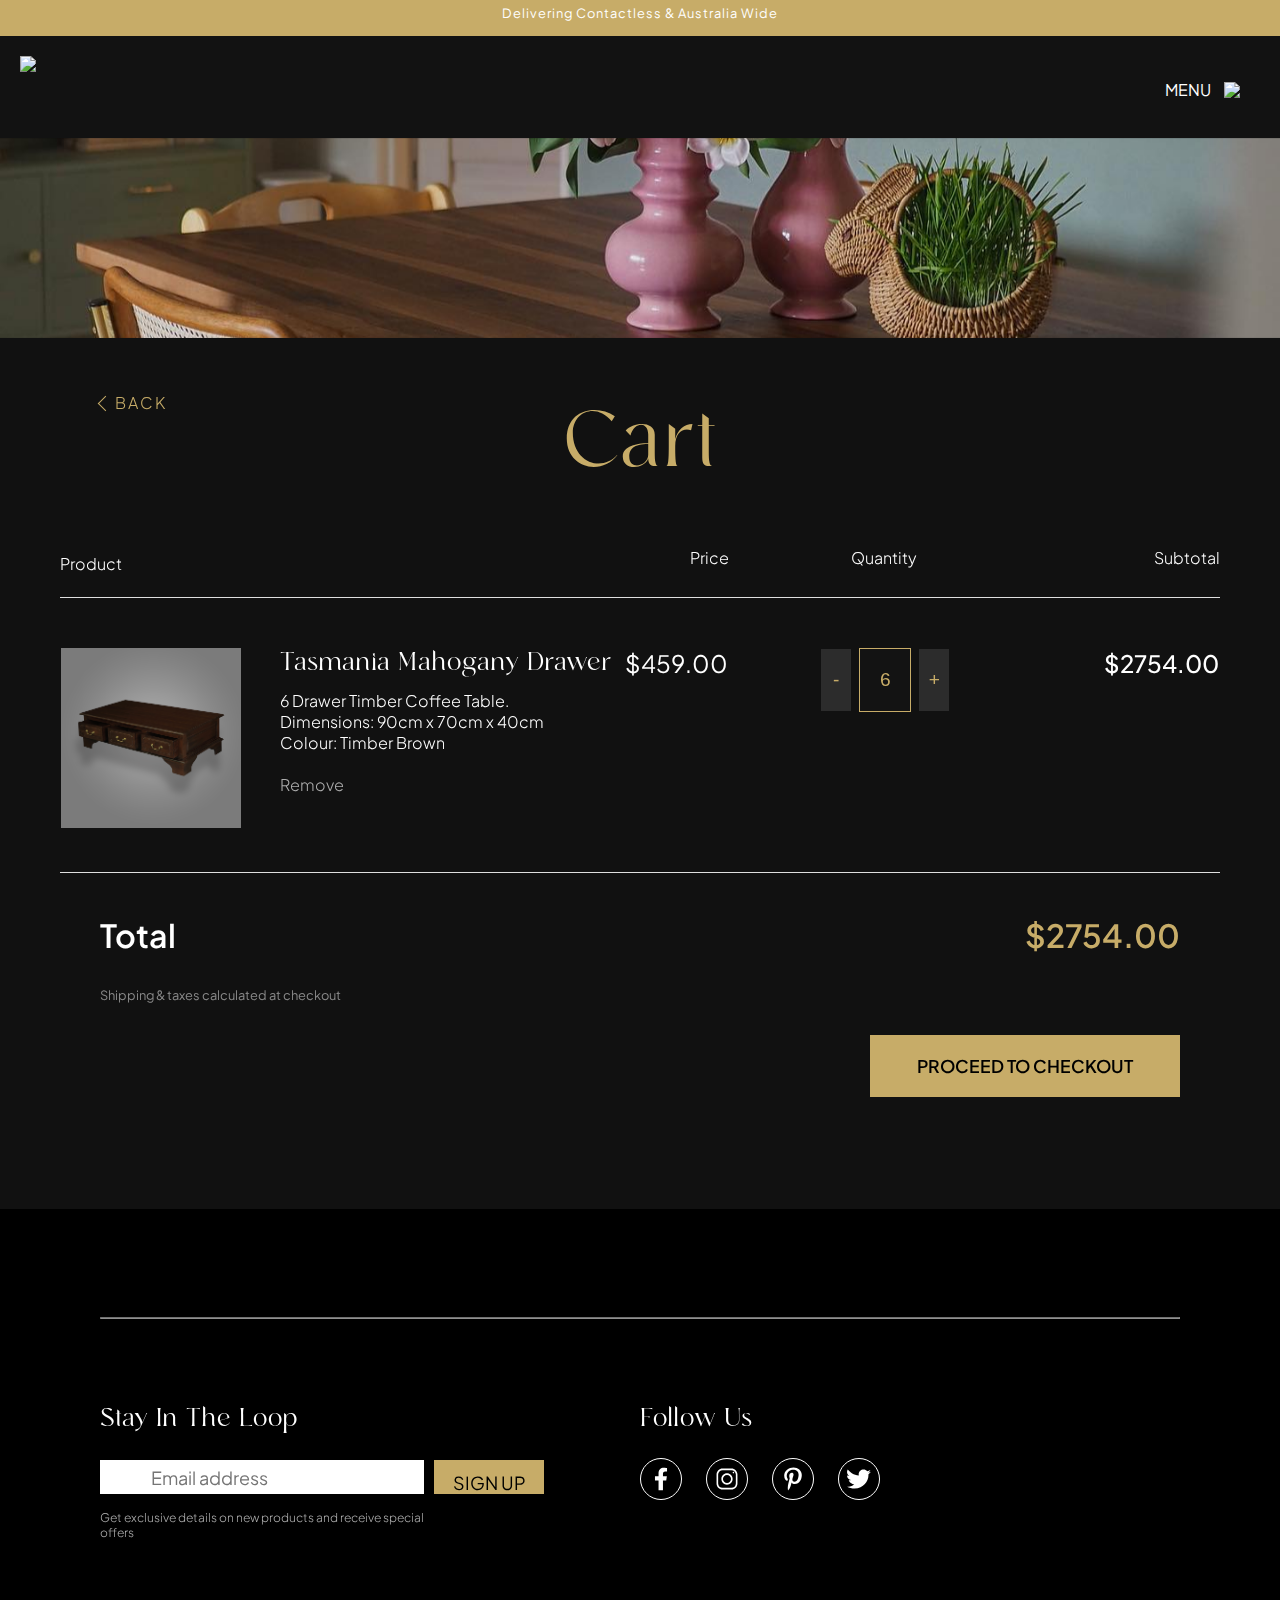
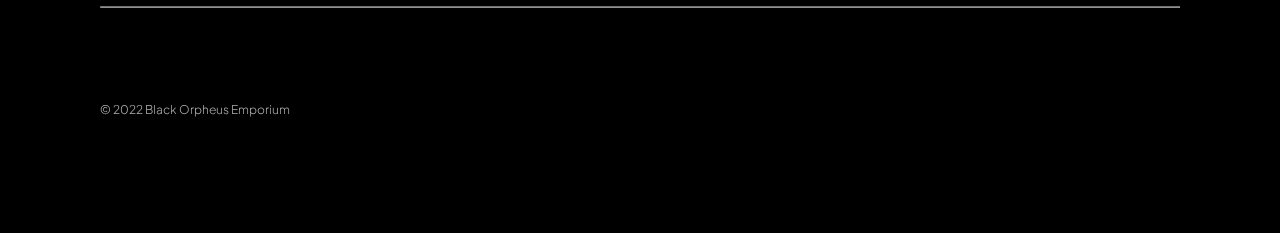
==== commit fe7488f8: "update responsiveness and checkout finalisation" ====
--- a/cart.html
+++ b/cart.html
@@ -17,20 +17,21 @@
     <div class="notice">
         <a href="">Delivering Contactless & Australia Wide</a>
     </div>
+    <!-- Navigation Bar -->
     <header id=navbar class="navbar">
         <div id="sidenav" class="sidenav">
             <a href="javascript:void(0)" class="closebtn" onclick="closeNav()">&times;</a>
             <div class="sidemenu">
                 <a id=menu-furniture href="catalogue.html">Furniture</a>
-                <a href="#">Homeware</a>
-                <a href="#">Lighting</a>
-                <a href="#">Mirrors</a>
-                <a href="#">Wall Decor</a>
-                <a href="#">Bags</a>
-                <a href="#">Sale</a>
-                <a href="#">About</a>
-                <a href="#">Contact Us</a>
-                <a href="#">Account</a>
+                <a href="catalogue.html">Homeware</a>
+                <a href="catalogue.html">Lighting</a>
+                <a href="catalogue.html">Mirrors</a>
+                <a href="catalogue.html">Wall Decor</a>
+                <a href="catalogue.html">Bags</a>
+                <a href="catalogue.html">Sale</a>
+                <a href="catalogue.html">About</a>
+                <a href="catalogue.html">Contact Us</a>
+                <a href="catalogue.html">Account</a>
             </div>
           </div>
         <div class="logo">
@@ -40,10 +41,10 @@
             <ul>
                 <li><button onclick="toggleSearch()"><img src="/images/ico_menu-search.svg" alt=""></button></li>
                 <li><a href=""><img src="/images/ico_menu-account.svg" alt=""></a></li>
-                <li><a href=""><img src="/images/ico_menu-cart.svg"alt=""></a></li>
+                <li><a href="cart.html"><img src="/images/ico_menu-cart.svg"alt=""></a></li>
                 <div class="menuhover">
                     <span onclick="openNav()">
-                        <ai><a >MENU<alt=""></a></li> 
+                        <ai><a class="menu">MENU<alt=""></a></li>
                         <ai><a ><img class="menuico" src="images/icons8-menu.svg"><alt=""></a></li>
                     </span>      
                 </div>         
@@ -53,6 +54,7 @@
         </nav>
 
     </header>
+   
     <div id="search" style="display:none">
         <input class="searchbox" type="text" placeholder="Search...">
         <hr class="search-underline">
@@ -87,7 +89,7 @@
                 </thead>
                 <tbody>
                     <tr>
-                        <td><img src="/images/product-photograph-4.png" alt=""></td>
+                        <td><a href="product.html"><img src="/images/product-photograph-4.png" alt=""></a></td>
                         <td>
                             <h3 style="margin-bottom: -10px; margin-top: 0px;">Tasmania Mahogany Drawer</h3>
                             <br>6 Drawer Timber Coffee Table.
@@ -98,10 +100,10 @@
                         <td style="font-size: 1.5em;font-weight: 400;">$459.00</td>
                         <td>
                             <button onclick="dec('amount')">-</button>
-                            <input name="amount" type="number" value="1">
+                            <input name="amount" type="number" value="6">
                             <button onclick="inc('amount')">+</button> 
                         </td>
-                        <td style="font-size: 1.5em;font-weight: 500;">$459.00</td>
+                        <td style="font-size: 1.5em;font-weight: 500;">$2754.00</td>
                     </tr>
                 </tbody>
             </table>
@@ -114,7 +116,7 @@
             <div class="total-right">
                 <p class="total-price">$2754.00</p>
                 <div class="cart-button">
-                    <a href="#" class="cart-checkout">PROCEED TO CHECKOUT</a>
+                    <a href="checkout.html" class="cart-checkout">PROCEED TO CHECKOUT</a>
                 </div>
             </div>
 
--- a/styles/styles.css
+++ b/styles/styles.css
@@ -222,6 +222,8 @@
     margin-bottom: -10px;
 }
 
+
+
 .back {
     border: solid #C7AC68;
     border-width: 0 1px 1px 0;
@@ -235,7 +237,6 @@
     color: white;
 
 }
-
 
 
 
--- a/styles/navbar.css
+++ b/styles/navbar.css
@@ -357,6 +357,16 @@
 
 
   
+@media screen and (max-width: 3000px){
+
+.cart-section{
+  display: none;
+}
+.cart-footer{
+  display: none;
+
+}
+}
 @media screen and (max-width: 2000px){
   .notice a{
     color: #ffffff;
--- a/styles/footer.css
+++ b/styles/footer.css
@@ -1,6 +1,6 @@
 @import url('https://fonts.googleapis.com/css2?family=Plus+Jakarta+Sans:wght@300;400;500;600&display=swap');
 
-h3{
+/* h3{
     color: white;
     font-family: 'Runalto', sans-serif;
     font-weight: 400;
@@ -13,7 +13,7 @@
     font-weight: 300;
     font-size: 12px;
     max-width: 60%;
-}
+} */
 
 .footer1{
     display: grid;
@@ -44,13 +44,13 @@
   
 
 
-form{
+.signuplayout form{
     display: flex;
     background-color: white;
     width: 100%;
    
 }
-form input{
+.signuplayout form input{
     border: 0;
     border-radius: 0;
     border-width: 0;
@@ -64,11 +64,11 @@
 
 
 }
-form input:focus{
+.signuplayout form input:focus{
     outline: none;
 }
 
-form img{
+.signuplayout form img{
     width: 40px;
     vertical-align: middle;
     filter: opacity(50%);
